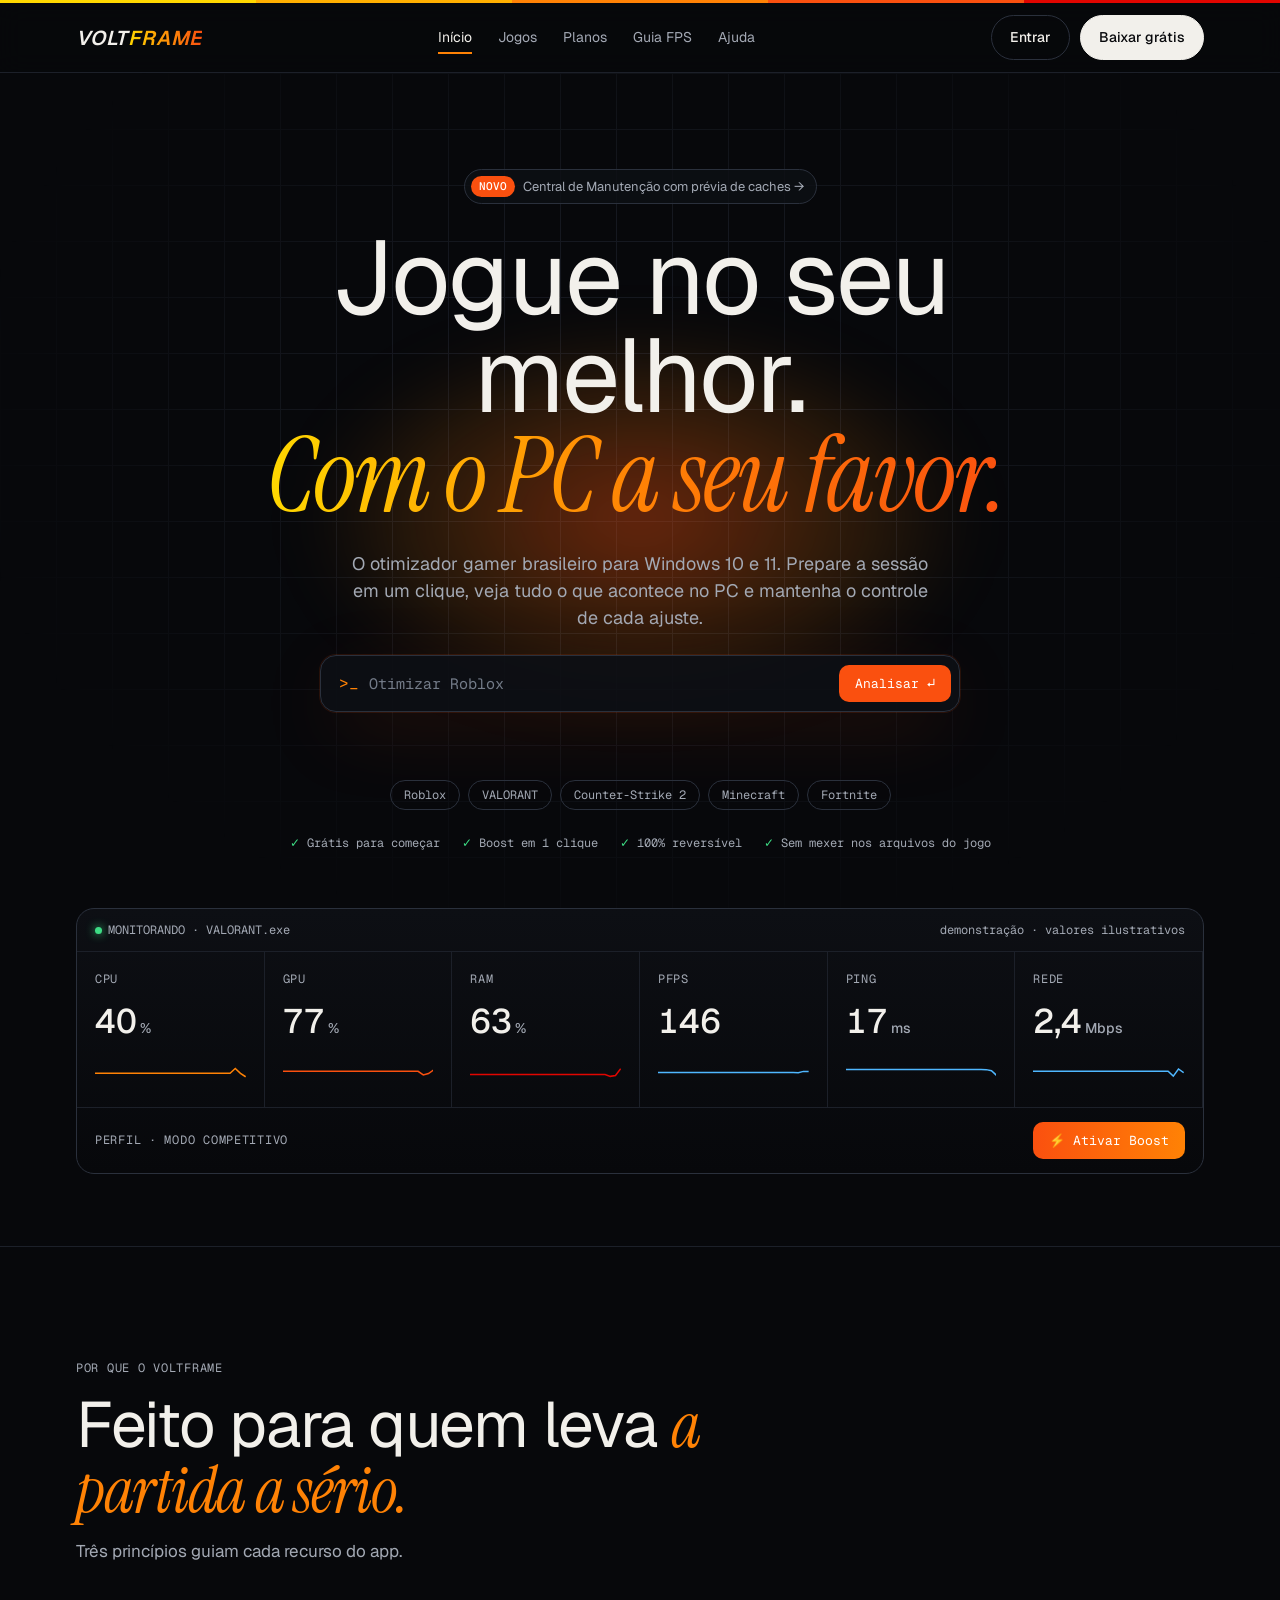
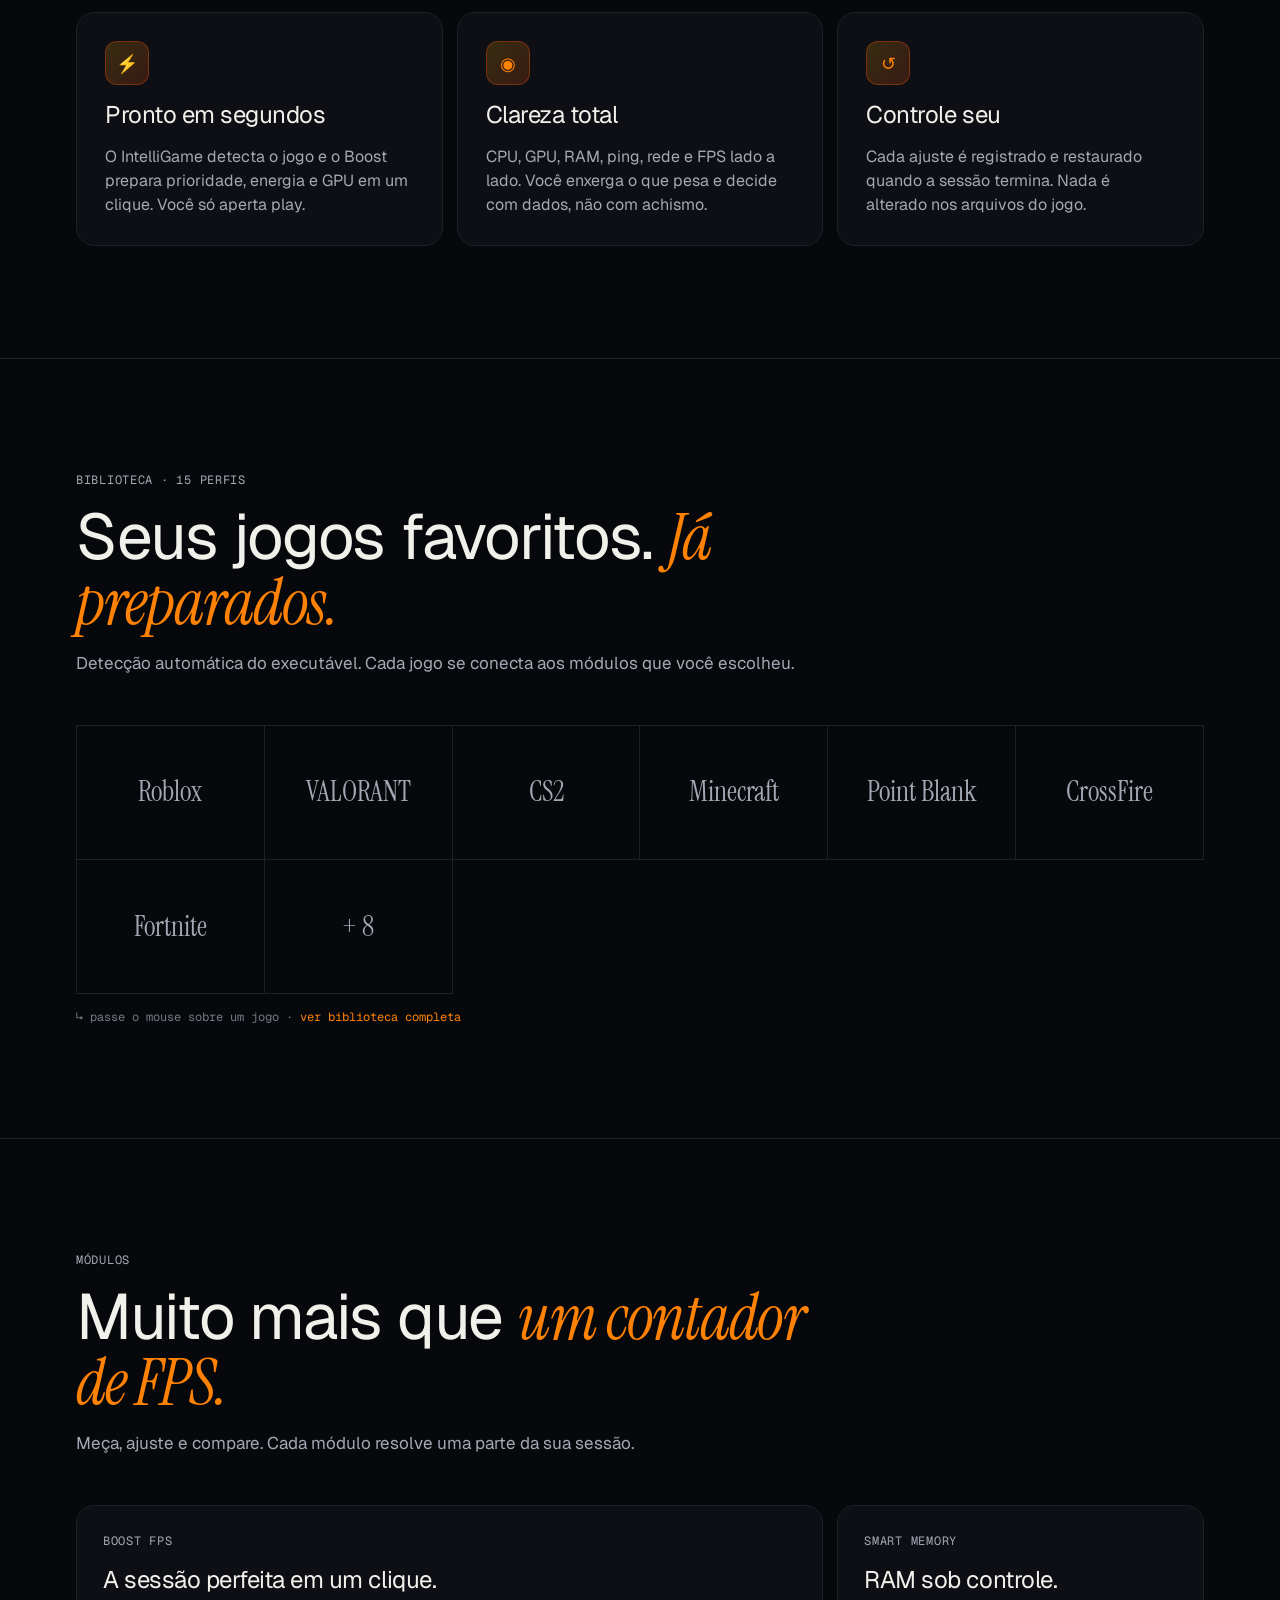
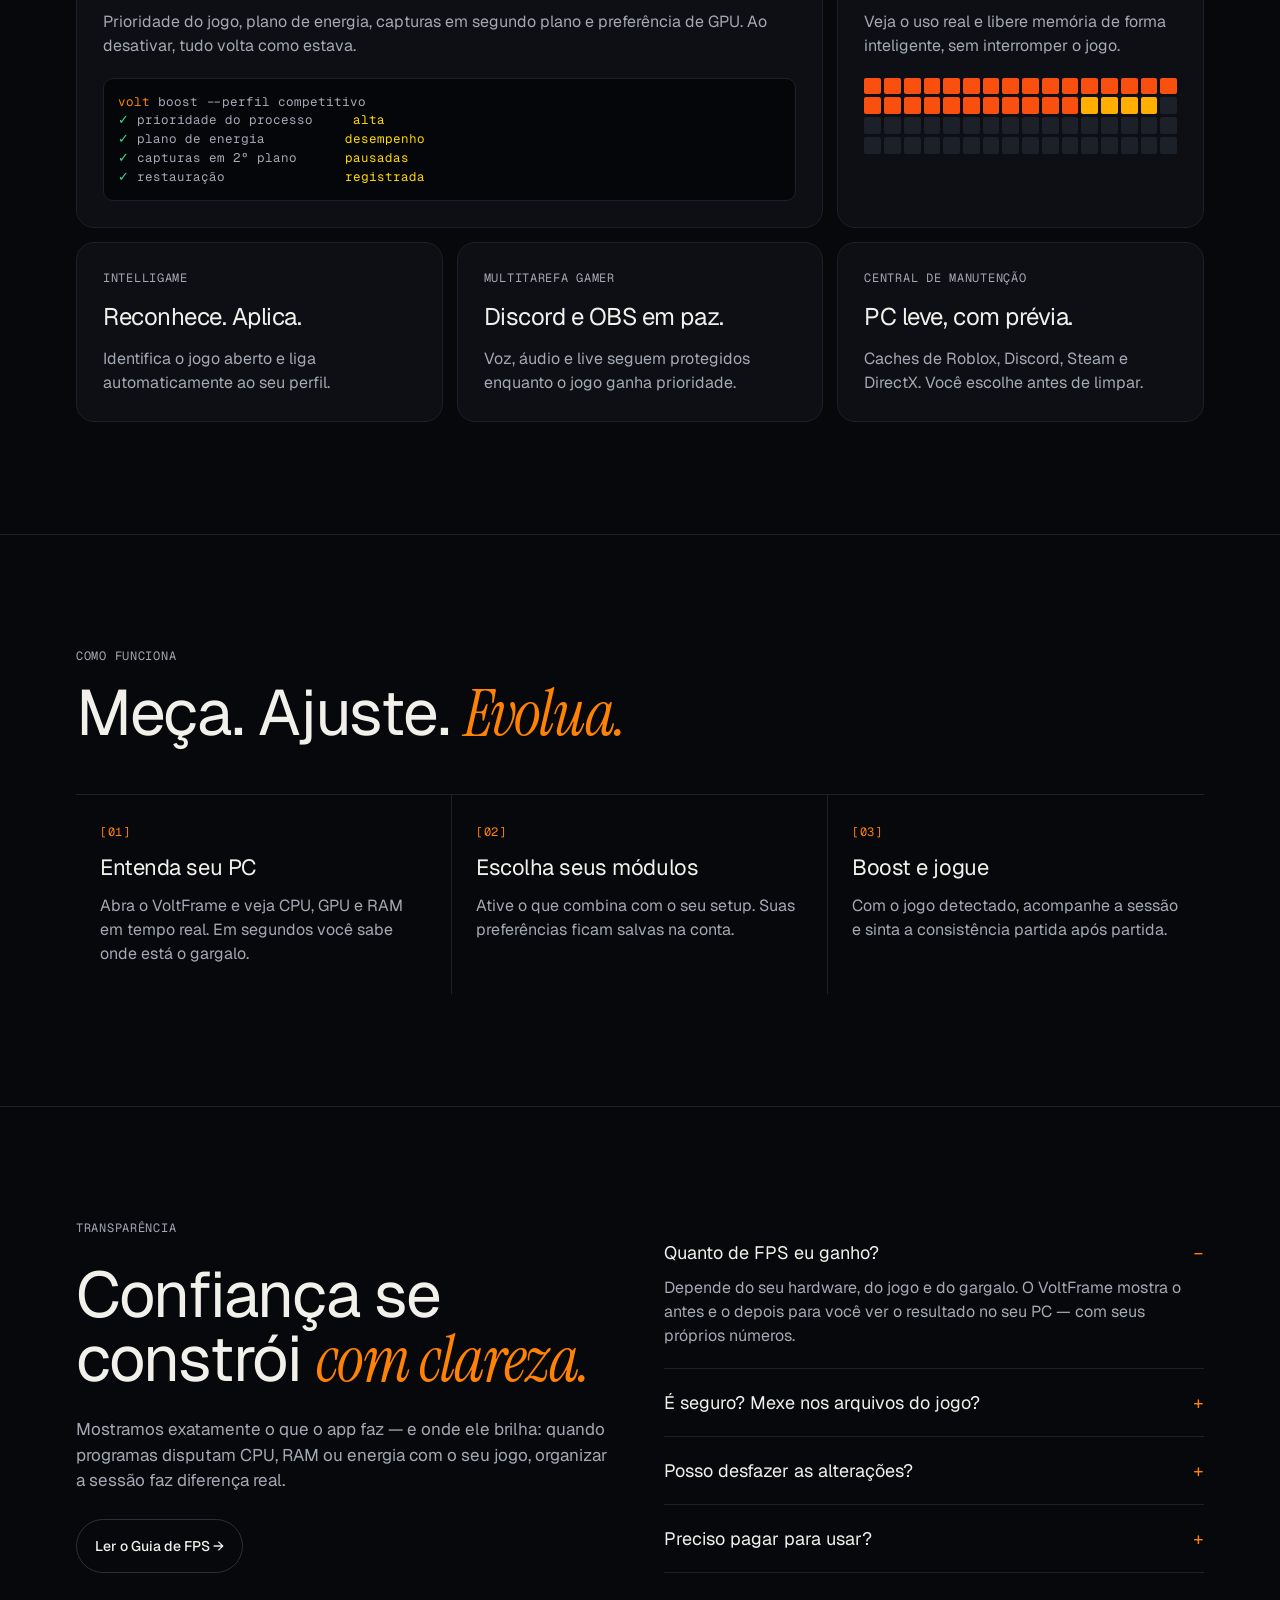
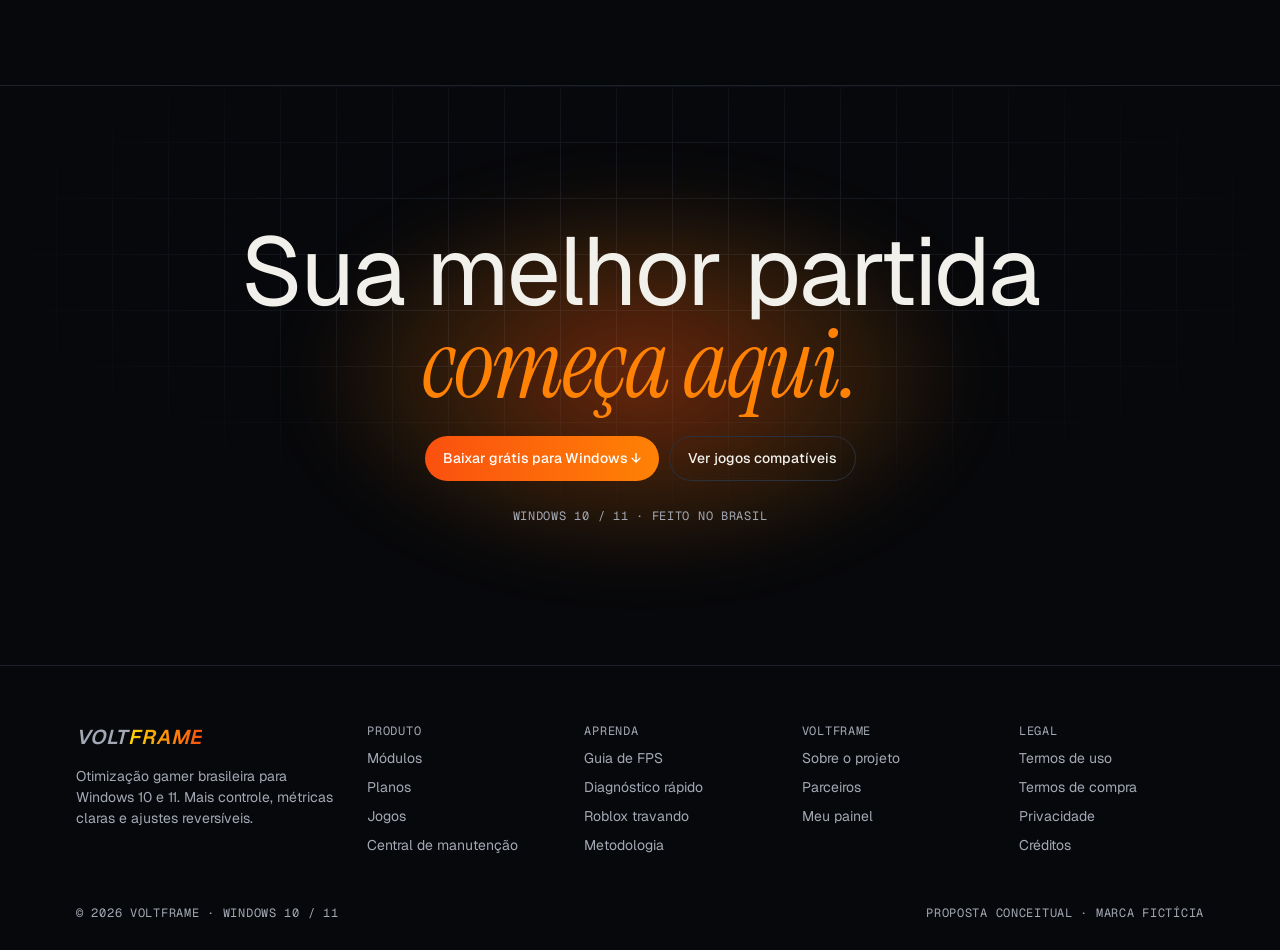
==== index.html @ 58e5ca70 "Proposta conceitual VoltFrame: home, jogos, planos e guia FPS Co-Authored-By: Claude Opus 5.5 <norep" ====
<!doctype html>
<html lang="pt-BR">
<head>
<meta charset="utf-8">
<meta name="viewport" content="width=device-width, initial-scale=1">
<title>VoltFrame</title>
<meta name="description" content="Boost em 1 clique, telemetria ao vivo e ajustes reversíveis para jogar no seu melhor no Windows 10 e 11.">

<link rel="preconnect" href="https://fonts.googleapis.com">
<link href="https://fonts.googleapis.com/css2?family=Instrument+Serif:ital@0;1&family=Geist:wght@400;500;600&family=Geist+Mono:wght@400;500&display=swap" rel="stylesheet">
<link rel="stylesheet" href="styles.css">
</head>
<body data-page="home">
<main>
<section class="hero">
  <div class="gridbg"></div><div class="glow"></div>
  <div class="wrap in">
    <a class="pill" href="#modulos"><b>NOVO</b> Central de Manutenção com prévia de caches →</a>
    <h1>Jogue no seu melhor.<br><em class="grad">Com o PC a seu favor.</em></h1>
    <p class="sub">O otimizador gamer brasileiro para Windows 10 e 11. Prepare a sessão em um clique, veja tudo o que acontece no PC e mantenha o controle de cada ajuste.</p>
    <form class="cmd" id="cmd">
      <span class="pr">&gt;_</span>
      <label for="q" class="sr">Qual jogo você quer otimizar?</label>
      <input id="q" autocomplete="off" placeholder="Qual jogo você quer otimizar?">
      <button type="submit">Analisar ↵</button>
    </form>
    <div class="out" id="out" aria-live="polite"></div>
    <div class="chips" id="chips"><button>Roblox</button><button>VALORANT</button><button>Counter-Strike 2</button><button>Minecraft</button><button>Fortnite</button></div>
    <div class="props"><span>Grátis para começar</span><span>Boost em 1 clique</span><span>100% reversível</span><span>Sem mexer nos arquivos do jogo</span></div>
  </div>

  <div class="wrap">
    <div class="tele" aria-label="Painel de demonstração (valores ilustrativos)">
      <div class="bar"><span><span class="dot"></span>MONITORANDO · <span id="game">VALORANT.exe</span></span><span>demonstração · valores ilustrativos</span></div>
      <div class="tgrid" id="tgrid"></div>
      <div class="tfoot"><span class="mono">Perfil · Modo competitivo</span><button class="boost" id="boost" aria-pressed="false">⚡ Ativar Boost</button></div>
    </div>
  </div>
</section>

<section class="blk"><div class="wrap">
  <div class="head"><span class="mono">Por que o VoltFrame</span><h2>Feito para quem leva <em>a partida a sério.</em></h2><p>Três princípios guiam cada recurso do app.</p></div>
  <div class="pillars">
    <div class="pillar"><div class="ic">⚡</div><h3>Pronto em segundos</h3><p>O IntelliGame detecta o jogo e o Boost prepara prioridade, energia e GPU em um clique. Você só aperta play.</p></div>
    <div class="pillar"><div class="ic">◉</div><h3>Clareza total</h3><p>CPU, GPU, RAM, ping, rede e FPS lado a lado. Você enxerga o que pesa e decide com dados, não com achismo.</p></div>
    <div class="pillar"><div class="ic">↺</div><h3>Controle seu</h3><p>Cada ajuste é registrado e restaurado quando a sessão termina. Nada é alterado nos arquivos do jogo.</p></div>
  </div>
</div></section>

<section class="blk" id="jogos"><div class="wrap">
  <div class="head"><span class="mono">Biblioteca · 15 perfis</span><h2>Seus jogos favoritos. <em>Já preparados.</em></h2><p>Detecção automática do executável. Cada jogo se conecta aos módulos que você escolheu.</p></div>
  <div class="lgrid" id="lgrid"></div>
  <div class="hint">↳ passe o mouse sobre um jogo · <a class="or" href="jogos.html">ver biblioteca completa</a></div>
</div></section>

<section class="blk" id="modulos"><div class="wrap">
  <div class="head"><span class="mono">Módulos</span><h2>Muito mais que <em>um contador de FPS.</em></h2><p>Meça, ajuste e compare. Cada módulo resolve uma parte da sua sessão.</p></div>
  <div class="bento">
    <div class="bx w4"><span class="mono">Boost FPS</span><h3>A sessão perfeita em um clique.</h3><p>Prioridade do jogo, plano de energia, capturas em segundo plano e preferência de GPU. Ao desativar, tudo volta como estava.</p>
<div class="term"><span class="k">volt</span> boost --perfil competitivo
<span class="g">✓</span> prioridade do processo     <span class="y">alta</span>
<span class="g">✓</span> plano de energia          <span class="y">desempenho</span>
<span class="g">✓</span> capturas em 2º plano      <span class="y">pausadas</span>
<span class="g">✓</span> restauração               <span class="y">registrada</span></div></div>
    <div class="bx w2"><span class="mono">Smart Memory</span><h3>RAM sob controle.</h3><p>Veja o uso real e libere memória de forma inteligente, sem interromper o jogo.</p><div class="ram" id="ramviz" aria-hidden="true"></div></div>
    <div class="bx w2"><span class="mono">IntelliGame</span><h3>Reconhece. Aplica.</h3><p>Identifica o jogo aberto e liga automaticamente ao seu perfil.</p></div>
    <div class="bx w2"><span class="mono">Multitarefa Gamer</span><h3>Discord e OBS em paz.</h3><p>Voz, áudio e live seguem protegidos enquanto o jogo ganha prioridade.</p></div>
    <div class="bx w2"><span class="mono">Central de Manutenção</span><h3>PC leve, com prévia.</h3><p>Caches de Roblox, Discord, Steam e DirectX. Você escolhe antes de limpar.</p></div>
  </div>
</div></section>

<section class="blk"><div class="wrap">
  <div class="head"><span class="mono">Como funciona</span><h2>Meça. Ajuste. <em>Evolua.</em></h2></div>
  <div class="steps">
    <div><span class="mono or">[01]</span><h3>Entenda seu PC</h3><p>Abra o VoltFrame e veja CPU, GPU e RAM em tempo real. Em segundos você sabe onde está o gargalo.</p></div>
    <div><span class="mono or">[02]</span><h3>Escolha seus módulos</h3><p>Ative o que combina com o seu setup. Suas preferências ficam salvas na conta.</p></div>
    <div><span class="mono or">[03]</span><h3>Boost e jogue</h3><p>Com o jogo detectado, acompanhe a sessão e sinta a consistência partida após partida.</p></div>
  </div>
</div></section>

<section class="blk" id="ajuda"><div class="wrap faq">
  <div class="head" style="margin:0"><span class="mono">Transparência</span><h2>Confiança se constrói <em>com clareza.</em></h2><p>Mostramos exatamente o que o app faz — e onde ele brilha: quando programas disputam CPU, RAM ou energia com o seu jogo, organizar a sessão faz diferença real.</p><a class="btn gh" href="guia-fps.html" style="justify-self:start">Ler o Guia de FPS →</a></div>
  <div>
    <details open><summary>Quanto de FPS eu ganho?</summary><p>Depende do seu hardware, do jogo e do gargalo. O VoltFrame mostra o antes e o depois para você ver o resultado no seu PC — com seus próprios números.</p></details>
    <details><summary>É seguro? Mexe nos arquivos do jogo?</summary><p>Os módulos trabalham externamente no Windows. Nenhuma DLL é injetada e nenhum arquivo do jogo é modificado.</p></details>
    <details><summary>Posso desfazer as alterações?</summary><p>Sim. Ajustes do Boost são registrados e restaurados automaticamente quando você desativa a sessão.</p></details>
    <details><summary>Preciso pagar para usar?</summary><p>Não. O plano FREE já inclui o essencial. Você libera mais módulos quando quiser.</p></details>
  </div>
</div></section>

<section class="cta">
  <div class="gridbg"></div><div class="glow" style="top:50%"></div>
  <div class="wrap in">
    <h2>Sua melhor partida<br><em>começa aqui.</em></h2>
    <div class="row" style="justify-content:center"><a class="btn fire" href="planos.html">Baixar grátis para Windows ↓</a><a class="btn gh" href="jogos.html">Ver jogos compatíveis</a></div>
    <span class="mono">Windows 10 / 11 · feito no Brasil</span>
  </div>
</section>
</main>
<script src="app.js"></script>
</body>
</html>
---- styles.css ----
:root{
  --bg:#07080B; --bg2:#0D0F14; --bg3:#12151B; --line:#1C2029; --line2:#2A303C;
  --tx:#F2F0EB; --mu:#A3A9B4; --mu2:#737B88;
  --y1:#FFD800; --y2:#FFAF00; --o1:#FF8205; --o2:#FA500F; --r1:#E10500; --ok:#3DDC84; --cy:#4FB7FF;
  --sans:"Geist",system-ui,sans-serif; --serif:"Instrument Serif",Georgia,serif; --mono:"Geist Mono",ui-monospace,monospace;
}
*{box-sizing:border-box}
html{scroll-behavior:smooth}
body{margin:0;background:var(--bg);color:var(--tx);font-family:var(--sans);line-height:1.5;overflow-x:hidden}
a{color:inherit;text-decoration:none}
p{margin:0}
img{max-width:100%;display:block}
h1,h2,h3,h4{margin:0;font-weight:400;letter-spacing:-.02em}
.wrap{max-width:1160px;margin:0 auto;padding:0 16px}
.mono{font-family:var(--mono);font-size:12px;letter-spacing:.06em;text-transform:uppercase;color:var(--mu)}
em.s,h1 em,h2 em{font-family:var(--serif);font-style:italic;font-weight:400}
.grad{background:linear-gradient(90deg,var(--y1),var(--o1),var(--o2));-webkit-background-clip:text;background-clip:text;color:transparent;padding-right:.08em}
.or{color:var(--o1)}
.btn{display:inline-flex;align-items:center;gap:8px;padding:11px 18px;border-radius:999px;font-size:14px;font-weight:500;border:1px solid var(--line2);transition:.2s;cursor:pointer;background:none;color:var(--tx);font-family:var(--sans)}
.btn.pri{background:var(--tx);color:var(--bg);border-color:var(--tx)}
.btn.pri:hover{background:var(--o1);border-color:var(--o1);color:#fff}
.btn.fire{background:linear-gradient(90deg,var(--o2),var(--o1));border:0;color:#fff}
.btn.fire:hover{filter:brightness(1.1)}
.btn.gh:hover{border-color:var(--mu)}
.row{display:flex;flex-wrap:wrap;gap:10px}

/* backdrop */
.gridbg{position:absolute;inset:0;background-image:linear-gradient(var(--line) 1px,transparent 1px),linear-gradient(90deg,var(--line) 1px,transparent 1px);background-size:56px 56px;mask-image:radial-gradient(ellipse 70% 60% at 50% 30%,#000 30%,transparent 75%);-webkit-mask-image:radial-gradient(ellipse 70% 60% at 50% 30%,#000 30%,transparent 75%);opacity:.7;pointer-events:none}
.glow{position:absolute;left:50%;top:38%;width:min(900px,120vw);height:520px;transform:translate(-50%,-50%);background:radial-gradient(closest-side,rgba(250,80,15,.42),rgba(255,130,5,.16) 45%,transparent 75%);filter:blur(30px);pointer-events:none;animation:pulse 6s ease-in-out infinite}
@keyframes pulse{50%{opacity:.7;transform:translate(-50%,-50%) scale(1.06)}}
@media (prefers-reduced-motion:reduce){.glow{animation:none}html{scroll-behavior:auto}}

/* header */
.stripe{display:grid;grid-template-columns:repeat(5,1fr);height:3px}
.stripe i:nth-child(1){background:var(--y1)}.stripe i:nth-child(2){background:var(--y2)}.stripe i:nth-child(3){background:var(--o1)}.stripe i:nth-child(4){background:var(--o2)}.stripe i:nth-child(5){background:var(--r1)}
header.top{position:sticky;top:0;z-index:20;backdrop-filter:blur(12px);-webkit-backdrop-filter:blur(12px);background:rgba(7,8,11,.75);border-bottom:1px solid var(--line)}
nav.main{display:flex;align-items:center;justify-content:space-between;gap:16px;padding:12px 0}
.brand img{height:34px;width:auto}
.links{display:flex;gap:26px;font-size:14px;color:var(--mu)}
.links a:hover,.links a[aria-current=page]{color:var(--tx)}
.links a[aria-current=page]{position:relative}
.links a[aria-current=page]::after{content:"";position:absolute;left:0;right:0;bottom:-6px;height:2px;background:var(--o1)}
.menu{display:none;background:none;border:1px solid var(--line2);color:var(--tx);border-radius:10px;padding:8px 12px;font-family:var(--mono);font-size:12px}
@media (max-width:860px){
  .links{display:none;position:absolute;left:0;right:0;top:100%;flex-direction:column;gap:0;background:var(--bg);border-bottom:1px solid var(--line);padding:8px 16px}
  .links.open{display:flex}
  .links a{padding:12px 0;border-bottom:1px solid var(--line)}
  .links a[aria-current=page]::after{display:none}
  .menu{display:block}
  .navcta .gh{display:none}
}

/* hero */
.hero{position:relative;padding:96px 0 72px;text-align:center;overflow:hidden}
.hero.sm{padding:80px 0 56px}
.hero .in{position:relative;display:grid;justify-items:center;gap:24px}
.pill{display:inline-flex;align-items:center;gap:8px;padding:6px 12px 6px 6px;border:1px solid var(--line2);border-radius:999px;background:rgba(13,15,20,.8);font-size:13px;color:var(--mu)}
.pill b{background:var(--o2);color:#fff;border-radius:999px;padding:2px 8px;font-weight:500;font-size:11px;font-family:var(--mono)}
.hero h1{font-size:clamp(44px,8.5vw,104px);line-height:.95;max-width:960px}
.hero.sm h1{font-size:clamp(40px,7vw,84px)}
.hero .sub{font-size:18px;color:var(--mu);max-width:600px}
.props{display:flex;flex-wrap:wrap;justify-content:center;gap:8px 22px;font-family:var(--mono);font-size:12px;color:var(--mu)}
.props span::before{content:"✓ ";color:var(--ok)}

/* command bar */
.cmd{width:min(640px,100%);border:1px solid var(--line2);background:rgba(13,15,20,.9);border-radius:16px;padding:8px;display:flex;align-items:center;gap:10px;box-shadow:0 0 0 1px rgba(250,80,15,.12),0 20px 80px -20px rgba(250,80,15,.35);text-align:left}
.sr{position:absolute;width:1px;height:1px;overflow:hidden;clip:rect(0 0 0 0)}
.cmd .pr{font-family:var(--mono);color:var(--o1);padding-left:10px}
.cmd input{flex:1;min-width:0;background:none;border:0;outline:0;color:var(--tx);font-family:var(--mono);font-size:15px;padding:10px 0}
.cmd input::placeholder{color:var(--mu2)}
.cmd button{background:var(--o2);color:#fff;border:0;border-radius:10px;padding:10px 16px;font-family:var(--mono);font-size:13px;cursor:pointer;white-space:nowrap}
.out{width:min(640px,100%);font-family:var(--mono);font-size:13px;color:var(--mu);text-align:left;min-height:20px}
.out span{color:var(--y1)}
.out a{color:var(--o1);text-decoration:underline}
.chips{display:flex;flex-wrap:wrap;gap:8px;justify-content:center}
.chips button,.fbtn{background:transparent;border:1px solid var(--line2);color:var(--mu);border-radius:999px;padding:6px 13px;font-family:var(--mono);font-size:12px;cursor:pointer}
.chips button:hover,.fbtn:hover{color:var(--tx);border-color:var(--o1)}
.fbtn[aria-pressed=true]{background:var(--tx);color:var(--bg);border-color:var(--tx)}

/* telemetry */
.tele{position:relative;margin-top:56px;border:1px solid var(--line2);border-radius:18px;background:linear-gradient(180deg,var(--bg2),var(--bg));overflow:hidden;text-align:left}
.tele .bar{display:flex;justify-content:space-between;gap:12px;padding:12px 18px;border-bottom:1px solid var(--line);font-family:var(--mono);font-size:12px;color:var(--mu);flex-wrap:wrap}
.dot{display:inline-block;width:7px;height:7px;border-radius:50%;background:var(--ok);margin-right:6px;box-shadow:0 0 10px var(--ok)}
.tgrid{display:grid;grid-template-columns:repeat(auto-fit,minmax(150px,1fr))}
.tgrid>div{padding:18px;border-right:1px solid var(--line);border-bottom:1px solid var(--line);display:grid;gap:8px;min-width:0}
.tgrid strong{font-size:34px;font-weight:500;font-variant-numeric:tabular-nums}
.tgrid small{font-size:14px;color:var(--mu)}
svg.spark{width:100%;height:34px;display:block}
.tfoot{display:flex;justify-content:space-between;align-items:center;gap:12px;padding:14px 18px;flex-wrap:wrap}
.boost{display:inline-flex;align-items:center;gap:10px;background:linear-gradient(90deg,var(--o2),var(--o1));color:#fff;border:0;border-radius:10px;padding:10px 16px;font-family:var(--mono);font-size:13px;cursor:pointer}
.boost[aria-pressed=true]{background:#14231a;color:var(--ok);box-shadow:inset 0 0 0 1px var(--ok)}

/* sections */
section.blk{padding:112px 0;border-top:1px solid var(--line)}
section.blk.tight{padding:80px 0}
.head{display:grid;gap:16px;max-width:760px;margin-bottom:48px}
.head h2{font-size:clamp(34px,5.5vw,64px);line-height:1}
.head h2 em{color:var(--o1)}
.head p{color:var(--mu);font-size:17px}
.head.c{margin-left:auto;margin-right:auto;text-align:center;justify-items:center}

/* pillars */
.pillars{display:grid;grid-template-columns:repeat(auto-fit,minmax(260px,1fr));gap:14px}
.pillar{background:var(--bg2);border:1px solid var(--line);border-radius:18px;padding:28px;display:grid;gap:12px;align-content:start}
.pillar .ic{width:44px;height:44px;border-radius:12px;display:grid;place-items:center;background:linear-gradient(135deg,rgba(255,175,0,.18),rgba(250,80,15,.18));border:1px solid rgba(250,80,15,.35);color:var(--o1);font-family:var(--mono);font-size:18px}
.pillar h3{font-size:24px}
.pillar p{color:var(--mu)}

/* game logo grid */
.lgrid{display:grid;grid-template-columns:repeat(auto-fit,minmax(170px,1fr));border-top:1px solid var(--line);border-left:1px solid var(--line)}
.lg{position:relative;aspect-ratio:1.4;border-right:1px solid var(--line);border-bottom:1px solid var(--line);display:grid;place-items:center;font-family:var(--serif);font-size:28px;color:var(--mu);outline:0;transition:color .2s,background .2s}
.lg:hover,.lg:focus-visible{color:var(--tx);background:var(--bg2)}
.lg .pop{position:absolute;left:50%;bottom:calc(100% - 18px);transform:translate(-50%,8px);width:260px;max-width:80vw;background:var(--bg3);border:1px solid var(--line2);border-radius:14px;padding:16px;font-family:var(--sans);font-size:14px;text-align:left;color:var(--tx);opacity:0;pointer-events:none;transition:.2s;z-index:3;box-shadow:0 20px 50px -10px #000}
.lg:hover .pop,.lg:focus-visible .pop{opacity:1;transform:translate(-50%,0)}
.pop .mono{display:block;margin-bottom:6px;color:var(--o1)}
.pop p{color:var(--mu);margin-top:6px}
.hint{margin-top:14px;font-family:var(--mono);font-size:12px;color:var(--mu2)}

/* bento */
.bento{display:grid;grid-template-columns:repeat(6,1fr);gap:14px}
.bx{grid-column:span 3;background:var(--bg2);border:1px solid var(--line);border-radius:18px;padding:26px;display:grid;gap:12px;align-content:start;min-width:0}
.bx.w4{grid-column:span 4}.bx.w2{grid-column:span 2}.bx.w6{grid-column:span 6}
.bx h3{font-size:24px}
.bx p{color:var(--mu)}
.bx:hover{border-color:var(--line2)}
@media (max-width:760px){.bx,.bx.w4,.bx.w2{grid-column:span 6}}
.term{font-family:var(--mono);font-size:12.5px;background:#05060A;border:1px solid var(--line);border-radius:10px;padding:14px;color:var(--mu);overflow-x:auto;white-space:pre;margin-top:8px}
.term .k{color:var(--o1)}.term .g{color:var(--ok)}.term .y{color:var(--y1)}
.ram{display:grid;grid-template-columns:repeat(16,1fr);gap:3px;margin-top:8px}
.ram i{aspect-ratio:1;border-radius:2px;background:var(--line)}
.ram i.u{background:var(--o2)}.ram i.c{background:var(--y2)}

/* steps */
.steps{display:grid;grid-template-columns:repeat(auto-fit,minmax(240px,1fr));border-top:1px solid var(--line)}
.steps>div{padding:28px 24px;display:grid;gap:10px;border-right:1px solid var(--line);align-content:start}
.steps>div:last-child{border-right:0}
.steps h3{font-size:22px}.steps p{color:var(--mu)}
@media (max-width:760px){.steps>div{border-right:0;border-bottom:1px solid var(--line);padding-left:0}}

/* faq */
.faq{display:grid;grid-template-columns:repeat(auto-fit,minmax(300px,1fr));gap:48px}
details{border-bottom:1px solid var(--line);padding:20px 0}
summary{cursor:pointer;list-style:none;display:flex;justify-content:space-between;gap:12px;font-size:18px}
summary::-webkit-details-marker{display:none}
summary::after{content:"+";font-family:var(--mono);color:var(--o1)}
details[open] summary::after{content:"−"}
details p{color:var(--mu);margin-top:10px}

/* plans */
.plans{display:grid;grid-template-columns:repeat(auto-fit,minmax(260px,1fr));gap:14px;align-items:stretch}
.plan{border:1px solid var(--line);border-radius:20px;padding:28px;display:grid;gap:16px;align-content:start;background:var(--bg2);position:relative}
.plan.pro{border-color:rgba(250,80,15,.6);box-shadow:0 0 70px -20px rgba(250,80,15,.55)}
.plan .tag{position:absolute;top:-11px;left:24px;background:var(--o2);color:#fff;font-family:var(--mono);font-size:11px;padding:3px 10px;border-radius:999px}
.price{font-size:48px;font-family:var(--serif);line-height:1}
.price small{font-family:var(--sans);font-size:14px;color:var(--mu)}
.plan ul{margin:0;padding:0;list-style:none;display:grid;gap:8px;color:var(--mu);font-size:14px}
.plan li::before{content:"✓  ";color:var(--ok);font-family:var(--mono)}
.plan .btn{justify-content:center}
.toggle{display:inline-flex;border:1px solid var(--line2);border-radius:999px;padding:4px}
.toggle button{background:none;border:0;color:var(--mu);padding:8px 16px;border-radius:999px;font-family:var(--mono);font-size:12px;cursor:pointer}
.toggle button[aria-pressed=true]{background:var(--tx);color:var(--bg)}
.tablewrap{overflow-x:auto;border:1px solid var(--line);border-radius:18px}
table.cmp{width:100%;border-collapse:collapse;min-width:620px;font-size:14px}
.cmp th,.cmp td{padding:16px 20px;border-bottom:1px solid var(--line);text-align:center}
.cmp th:first-child,.cmp td:first-child{text-align:left}
.cmp thead th{font-family:var(--mono);font-size:12px;text-transform:uppercase;color:var(--mu);font-weight:400;background:var(--bg2)}
.cmp thead th.hl{color:var(--o1)}
.cmp td.hl{background:rgba(250,80,15,.05)}
.cmp tr.grp td{font-family:var(--mono);font-size:11px;text-transform:uppercase;color:var(--mu2);background:var(--bg2);text-align:left}
.y{color:var(--ok)} .n{color:var(--mu2)}
.note{margin-top:16px;font-family:var(--mono);font-size:12px;color:var(--mu2)}

/* games page */
.gfilter{display:flex;flex-wrap:wrap;gap:8px;margin-bottom:24px;align-items:center}
.gfilter input{background:var(--bg2);border:1px solid var(--line2);border-radius:999px;color:var(--tx);padding:8px 14px;font-family:var(--mono);font-size:13px;min-width:0;flex:1 1 220px;max-width:320px}
.gcards{display:grid;grid-template-columns:repeat(auto-fill,minmax(270px,1fr));gap:14px}
.gc{background:var(--bg2);border:1px solid var(--line);border-radius:18px;overflow:hidden;display:grid;transition:.2s}
.gc:hover{border-color:var(--line2);transform:translateY(-2px)}
.gc .cover{aspect-ratio:16/8;display:grid;place-items:center;font-family:var(--serif);font-size:38px;position:relative;overflow:hidden}
.gc .cover::after{content:"";position:absolute;inset:0;background-image:linear-gradient(rgba(255,255,255,.06) 1px,transparent 1px),linear-gradient(90deg,rgba(255,255,255,.06) 1px,transparent 1px);background-size:22px 22px}
.gc .body{padding:20px;display:grid;gap:10px}
.gc h3{font-size:20px}
.gc p{color:var(--mu);font-size:14px}
.tags{display:flex;gap:6px;flex-wrap:wrap}
.tags span{font-family:var(--mono);font-size:11px;border:1px solid var(--line2);color:var(--mu);padding:3px 8px;border-radius:999px}
.badge{font-family:var(--mono);font-size:11px;color:var(--ok)}
.badge.star{color:var(--y1)}
.profiles{display:grid;grid-template-columns:repeat(3,1fr);gap:8px;margin-top:6px}
.profiles button{background:var(--bg);border:1px solid var(--line2);color:var(--mu);border-radius:12px;padding:16px 10px;font-family:var(--sans);font-size:14px;cursor:pointer;display:grid;gap:4px}
.profiles button small{font-family:var(--mono);font-size:10px;color:var(--mu2)}
.profiles button[aria-pressed=true]{border-color:var(--o1);color:var(--tx);background:rgba(250,80,15,.08)}
@media (max-width:520px){.profiles{grid-template-columns:1fr}}

/* guide page */
.layout{display:grid;grid-template-columns:220px 1fr;gap:56px}
@media (max-width:860px){.layout{grid-template-columns:1fr}.toc{display:none}}
.toc{position:sticky;top:90px;align-self:start;display:grid;gap:10px;font-size:14px;color:var(--mu)}
.toc a:hover{color:var(--tx)}
.prose{display:grid;gap:56px;min-width:0}
.prose section{display:grid;gap:16px;scroll-margin-top:90px}
.prose h2{font-size:clamp(28px,4vw,42px);line-height:1.05}
.prose h2 em{color:var(--o1)}
.prose p{color:var(--mu);font-size:17px;max-width:68ch}
.prose p strong{color:var(--tx);font-weight:500}
.bt{display:grid;grid-template-columns:repeat(auto-fit,minmax(200px,1fr));gap:12px}
.bt div{background:var(--bg2);border:1px solid var(--line);border-radius:14px;padding:18px;display:grid;gap:8px}
.bt b{font-family:var(--mono);font-size:12px;color:var(--o1);font-weight:400}
.bt p{font-size:14px}
.diag{background:var(--bg2);border:1px solid var(--line2);border-radius:20px;padding:24px;display:grid;gap:20px}
.sliders{display:grid;grid-template-columns:repeat(auto-fit,minmax(180px,1fr));gap:18px}
.sl{display:grid;gap:8px}
.sl label{display:flex;justify-content:space-between;font-family:var(--mono);font-size:12px;color:var(--mu)}
.sl output{color:var(--tx)}
input[type=range]{width:100%;accent-color:var(--o1)}
.verdict{border-radius:14px;padding:18px;background:#05060A;border:1px solid var(--line);display:grid;gap:8px}
.verdict h4{font-size:20px}
.verdict p{font-size:15px}
.guides{display:grid;grid-template-columns:repeat(auto-fit,minmax(240px,1fr));gap:14px}
.gd{background:var(--bg2);border:1px solid var(--line);border-radius:18px;padding:24px;display:grid;gap:10px;align-content:start;transition:.2s}
.gd:hover{border-color:var(--o1)}
.gd h3{font-size:20px}.gd p{color:var(--mu);font-size:14px}
.gd .go{font-family:var(--mono);font-size:12px;color:var(--o1)}

/* cta + footer */
.cta{position:relative;padding:140px 0;text-align:center;overflow:hidden;border-top:1px solid var(--line)}
.cta .in{position:relative;display:grid;justify-items:center;gap:26px}
.cta h2{font-size:clamp(44px,8vw,96px);line-height:.95}
.cta h2 em{color:var(--o1)}
footer.foot{padding:56px 0 28px;border-top:1px solid var(--line)}
.fgrid{display:grid;grid-template-columns:1.4fr repeat(4,1fr);gap:32px;font-size:14px}
@media (max-width:860px){.fgrid{grid-template-columns:repeat(2,1fr)}.fgrid>div:first-child{grid-column:span 2}}
.fgrid div{display:grid;gap:8px;align-content:start;color:var(--mu)}
.fgrid a:hover{color:var(--tx)}
.fgrid img{height:40px;width:auto;margin-bottom:6px}
.legal{margin-top:48px;display:flex;justify-content:space-between;flex-wrap:wrap;gap:12px}
.wm{font-family:var(--sans);font-weight:600;font-size:20px;letter-spacing:.04em;font-style:italic}
.wm b{font-weight:600;background:linear-gradient(90deg,var(--y1),var(--o2));-webkit-background-clip:text;background-clip:text;color:transparent}
.fgrid .wm{margin-bottom:6px}
:root{color-scheme:dark}
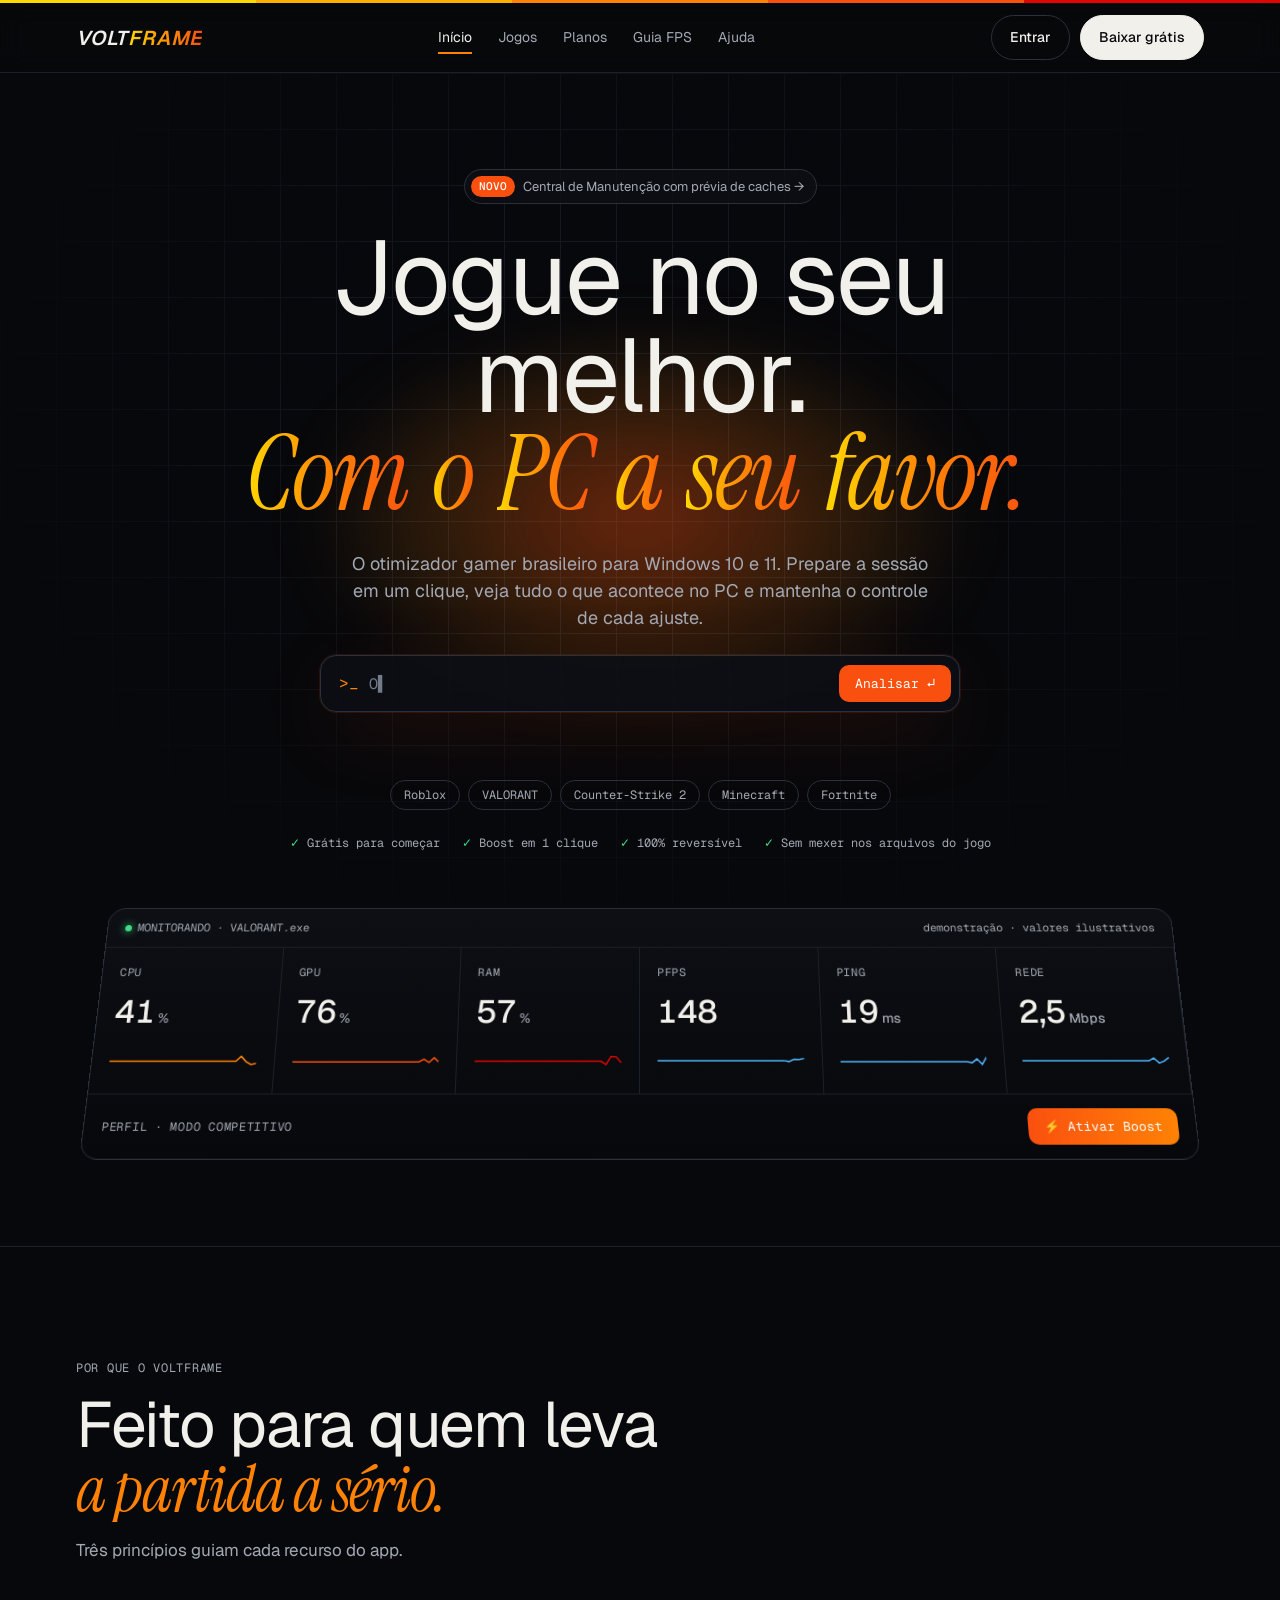
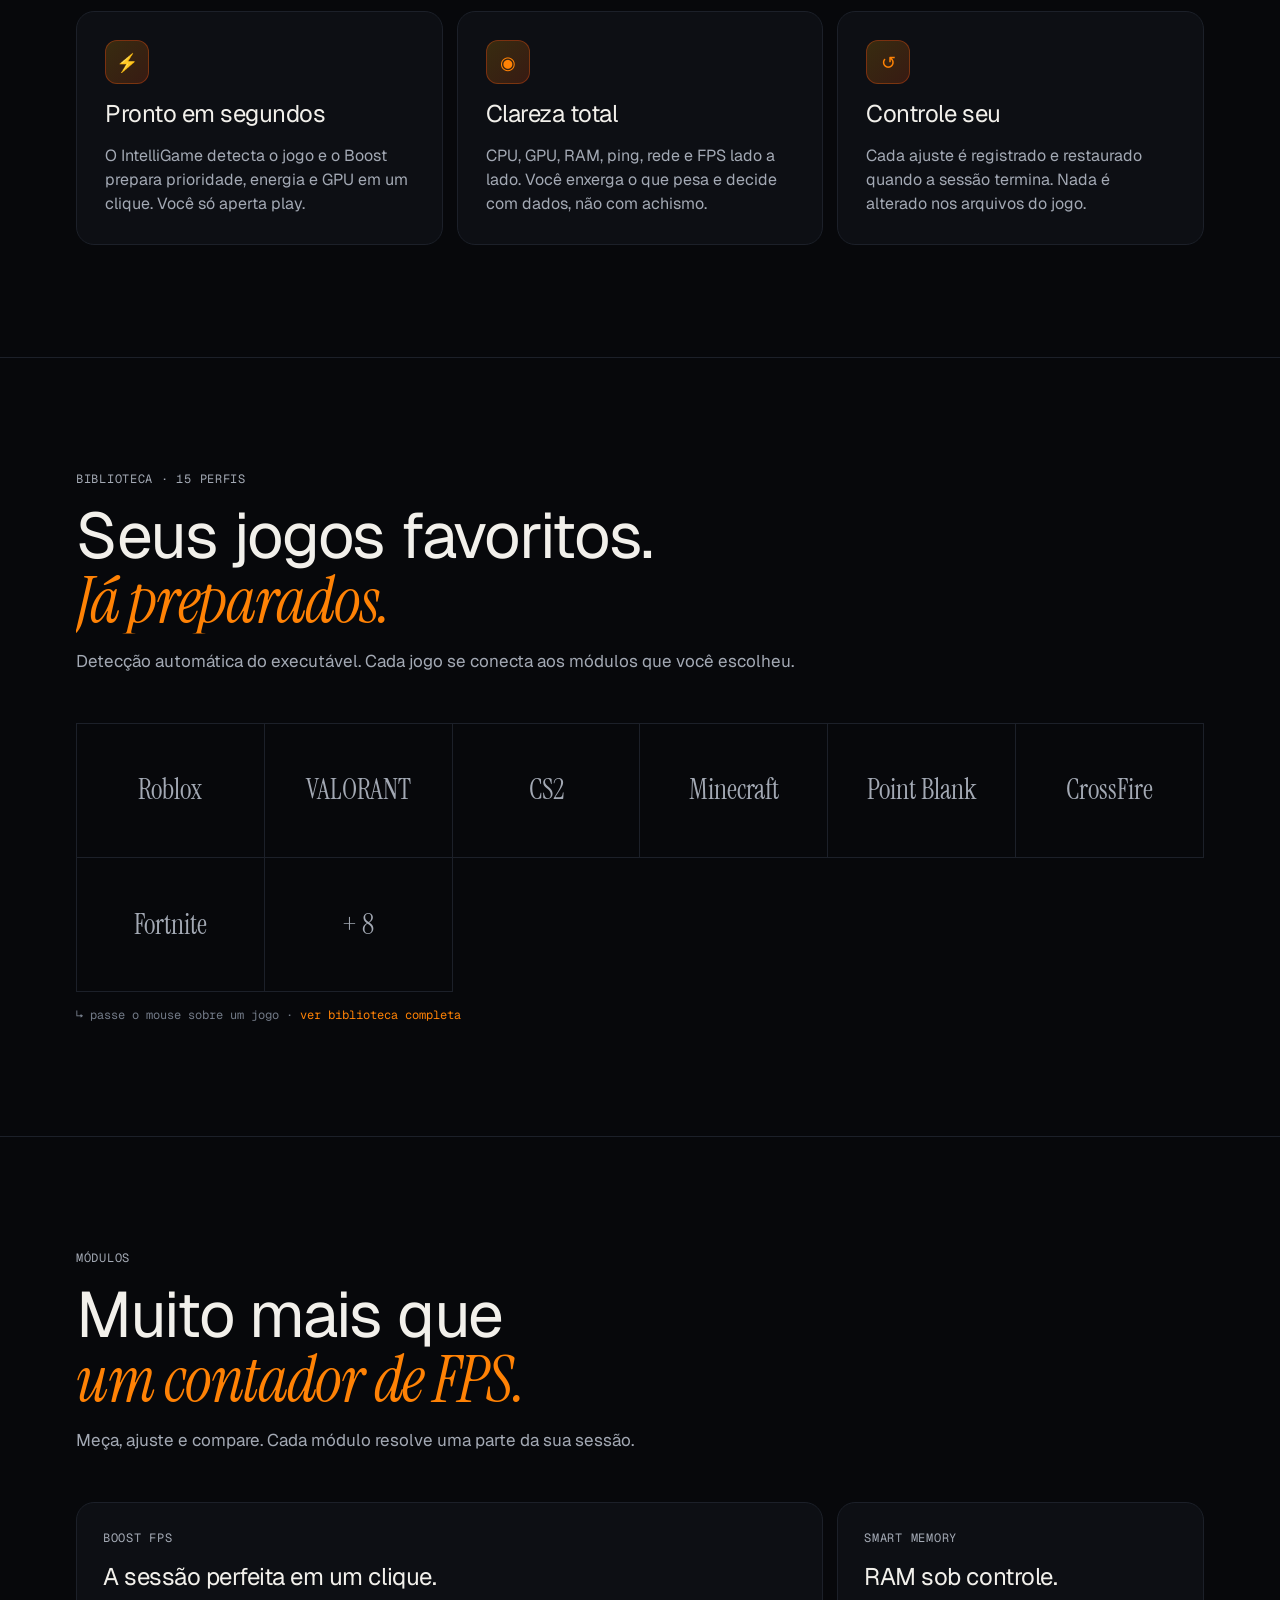
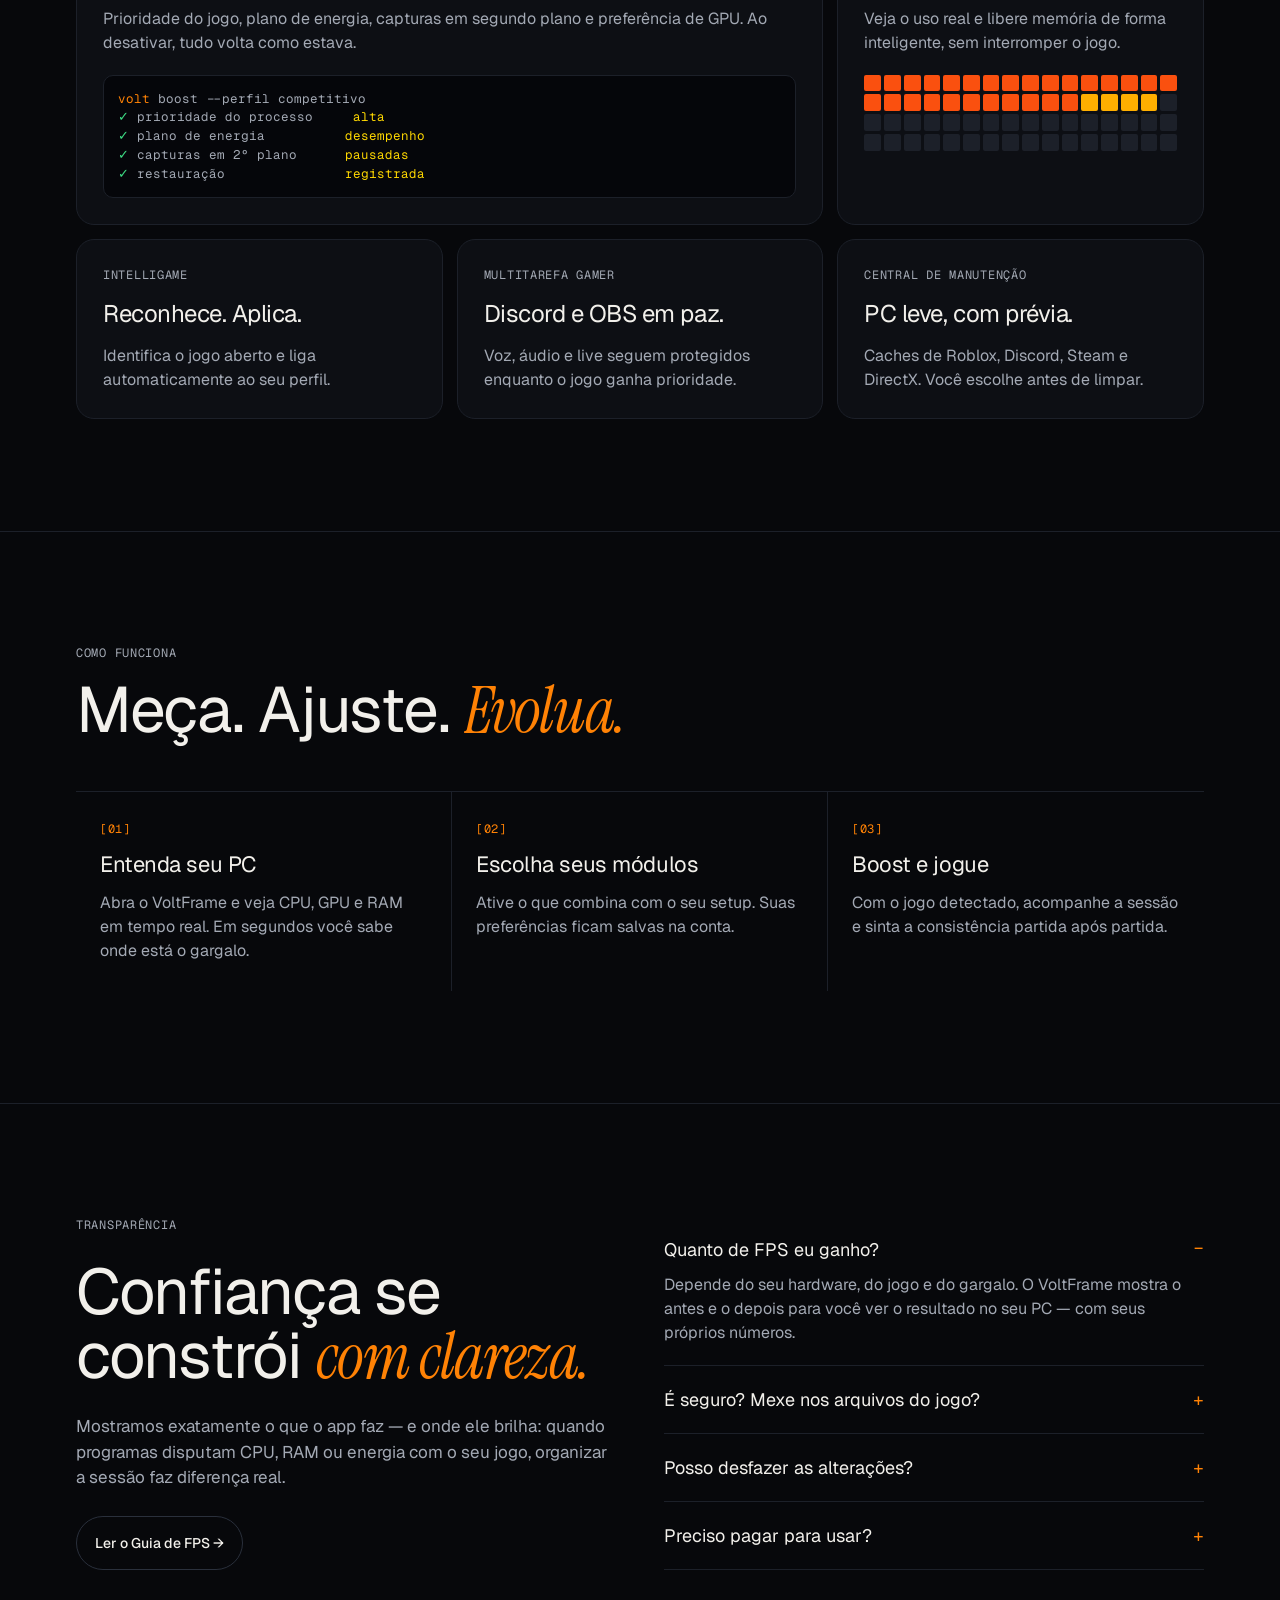
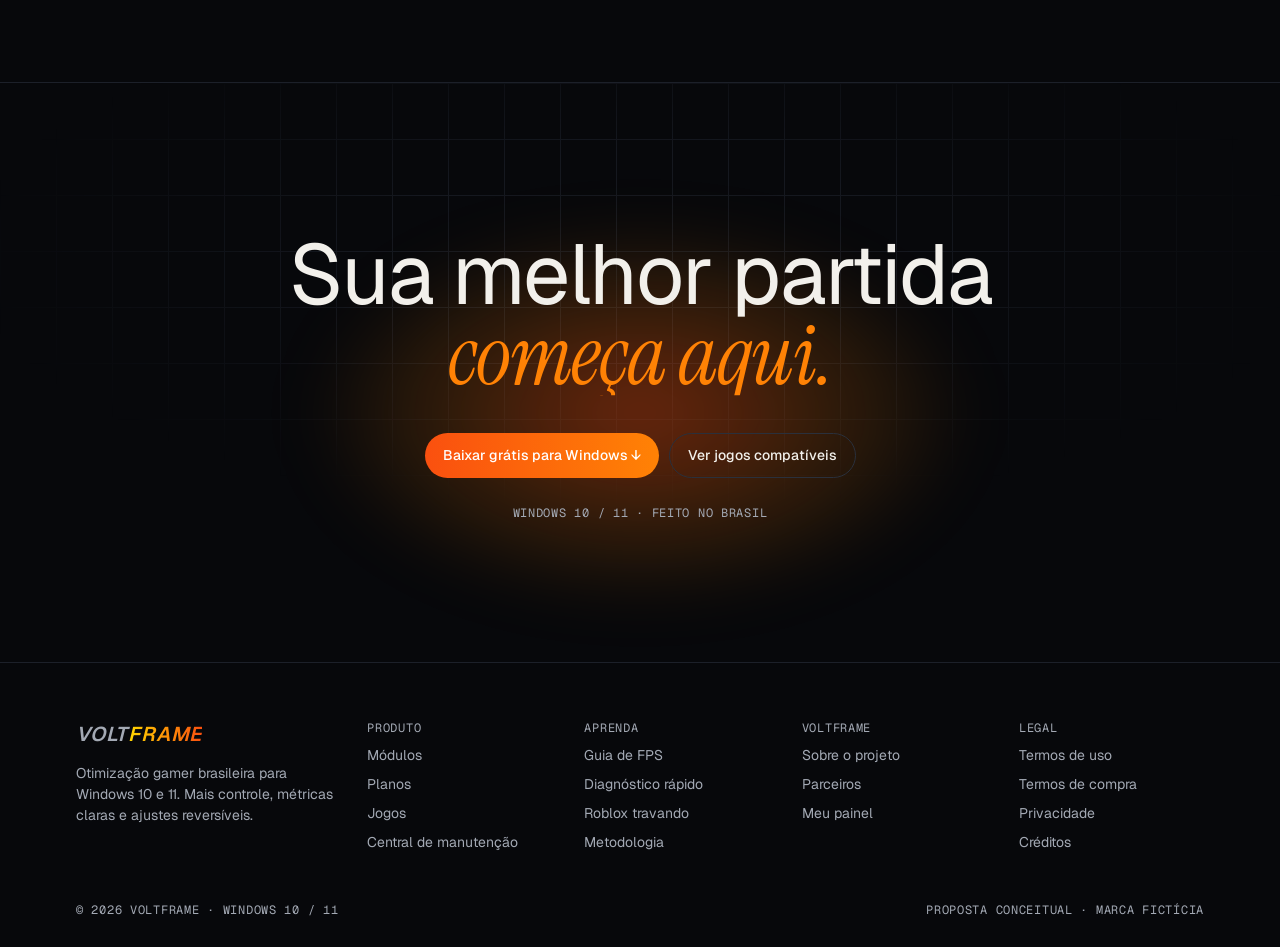
==== commit daa1fdea: "Adiciona camada de motion: transições de página, reveals no scroll, parallax e hovers Co-Authored-By" ====
--- a/index.html
+++ b/index.html
@@ -9,6 +9,7 @@
 <link rel="preconnect" href="https://fonts.googleapis.com">
 <link href="https://fonts.googleapis.com/css2?family=Instrument+Serif:ital@0;1&family=Geist:wght@400;500;600&family=Geist+Mono:wght@400;500&display=swap" rel="stylesheet">
 <link rel="stylesheet" href="styles.css">
+<link rel="stylesheet" href="motion.css">
 </head>
 <body data-page="home">
 <main>
@@ -98,5 +99,6 @@
 </section>
 </main>
 <script src="app.js"></script>
+<script src="motion.js"></script>
 </body>
 </html>
--- a/motion.css
+++ b/motion.css
@@ -0,0 +1,112 @@
+/* Motion layer: page transitions, scroll reveals, hover in/out, scroll-linked effects. */
+@view-transition{navigation:auto}
+::view-transition-old(root){animation:vt-out .28s cubic-bezier(.4,0,1,1) both}
+::view-transition-new(root){animation:vt-in .45s cubic-bezier(.16,1,.3,1) both}
+@keyframes vt-out{to{opacity:0;transform:translateY(-8px);filter:blur(4px)}}
+@keyframes vt-in{from{opacity:0;transform:translateY(12px);filter:blur(6px)}}
+
+:root{--ease-out:cubic-bezier(.16,1,.3,1);--ease-io:cubic-bezier(.65,0,.35,1)}
+
+/* scroll progress */
+.sprog{position:fixed;top:0;left:0;right:0;height:2px;z-index:50;transform-origin:0 50%;transform:scaleX(var(--p,0));background:linear-gradient(90deg,var(--y1),var(--o1),var(--o2),var(--r1));pointer-events:none}
+
+/* header: condense + hide on scroll down */
+header.top{transition:transform .45s var(--ease-out),background .3s,border-color .3s}
+header.top nav.main{transition:padding .35s var(--ease-out)}
+.scrolled header.top{background:rgba(7,8,11,.88)}
+.scrolled header.top nav.main{padding:8px 0}
+.hide-nav header.top{transform:translateY(-110%)}
+
+/* hero intro: words rise in */
+.w{display:inline-block;overflow:hidden;vertical-align:top;padding-bottom:.08em;margin-bottom:-.08em}
+.w>span{display:inline-block;transform:translateY(105%);animation:rise .9s var(--ease-out) forwards;animation-delay:calc(var(--i)*55ms + 120ms)}
+.w>span.grad{padding-right:.08em}
+@keyframes rise{to{transform:none}}
+.intro{opacity:0;transform:translateY(14px);animation:fadeup .8s var(--ease-out) forwards;animation-delay:calc(var(--d,0)*1ms)}
+@keyframes fadeup{to{opacity:1;transform:none}}
+
+/* hero parallax */
+.hero .glow,.cta .glow{translate:0 var(--py,0px)}
+.hero .gridbg{translate:0 calc(var(--py,0px)*-.4)}
+.hero .in{opacity:var(--ho,1);translate:0 calc(var(--py,0px)*-.25)}
+
+/* scroll reveal — only applied to elements that start below the fold */
+/* uses an animation on `translate` so it never fights hover transitions on `transform` */
+.rv.pre{opacity:0}
+.rv.show{animation:reveal .9s var(--ease-out) both;animation-delay:calc(var(--s,0)*70ms)}
+@keyframes reveal{from{opacity:0;translate:0 32px;filter:blur(6px)}}
+
+/* section headings: accent word sweeps in */
+.head h2 em,.prose h2 em,.cta h2 em{display:inline-block;transition:clip-path 1.1s var(--ease-io) .15s;clip-path:inset(0 0 0 0)}
+.rv.pre .head h2 em,.head.rv.pre h2 em,.prose section.rv.pre h2 em{clip-path:inset(0 100% 0 0)}
+
+/* telemetry tilts up into place */
+.tele{transform:perspective(1400px) rotateX(var(--tx,0deg)) scale(var(--ts,1));transform-origin:50% 0;transition:box-shadow .5s}
+.tele:hover{box-shadow:0 30px 120px -40px rgba(250,80,15,.45)}
+
+/* cta headline scales with scroll */
+.cta h2{transform:scale(var(--cs,1));transition:transform .1s linear}
+
+/* steps: line fills as you scroll */
+.steps{position:relative}
+.steps::before{content:"";position:absolute;left:0;top:-1px;height:2px;width:100%;transform-origin:0 50%;transform:scaleX(var(--sp,0));background:linear-gradient(90deg,var(--y1),var(--o2))}
+
+/* ---------- hovers: smooth in AND out ---------- */
+.pillar,.bx,.gc,.gd,.plan{position:relative;isolation:isolate;transition:transform .5s var(--ease-out),border-color .4s,box-shadow .5s var(--ease-out)}
+.pillar::after,.bx::after,.gc::after,.gd::after,.plan::after{content:"";position:absolute;inset:0;border-radius:inherit;pointer-events:none;z-index:-1;opacity:0;transition:opacity .5s;background:radial-gradient(420px circle at var(--mx,50%) var(--my,50%),rgba(250,80,15,.14),transparent 45%)}
+.pillar:hover,.bx:hover,.gd:hover,.plan:hover{transform:translateY(-4px);border-color:var(--line2);box-shadow:0 24px 60px -30px rgba(0,0,0,.9)}
+.gc:hover{transform:translateY(-6px)}
+.pillar:hover::after,.bx:hover::after,.gc:hover::after,.gd:hover::after,.plan:hover::after{opacity:1}
+.plan.pro:hover{box-shadow:0 0 90px -16px rgba(250,80,15,.7)}
+
+.pillar .ic{transition:transform .6s var(--ease-out),background .4s}
+.pillar:hover .ic{transform:rotate(-8deg) scale(1.1)}
+
+.gc .cover span{transition:transform .7s var(--ease-out),letter-spacing .7s var(--ease-out)}
+.gc:hover .cover span{transform:scale(1.08);letter-spacing:.01em}
+.gc .cover::after{transition:background-position 1.2s var(--ease-out)}
+.gc:hover .cover::after{background-position:11px 11px}
+
+.gd .go{display:inline-block;transition:transform .4s var(--ease-out)}
+.gd:hover .go{transform:translateX(6px)}
+
+.lg{transition:color .35s,background .35s}
+.lg .pop{transition:opacity .3s var(--ease-out),transform .45s var(--ease-out)}
+
+/* buttons: magnetic + shine */
+.btn{position:relative;overflow:hidden;translate:var(--bx,0) var(--by,0);transition:translate .35s var(--ease-out),background .3s,border-color .3s,color .3s,box-shadow .4s}
+.btn::before{content:"";position:absolute;inset:0;background:linear-gradient(110deg,transparent 30%,rgba(255,255,255,.35) 50%,transparent 70%);transform:translateX(-120%);transition:transform .7s var(--ease-out);pointer-events:none}
+.btn:hover::before{transform:translateX(120%)}
+.btn.fire:hover{box-shadow:0 10px 40px -10px rgba(250,80,15,.8)}
+
+.links a{transition:color .25s}
+.links a:not([aria-current])::after{content:"";position:absolute;left:0;right:0;bottom:-6px;height:2px;background:var(--o1);transform:scaleX(0);transform-origin:right;transition:transform .4s var(--ease-out)}
+.links a{position:relative}
+.links a:hover::after{transform:scaleX(1);transform-origin:left}
+
+details{transition:border-color .3s}
+details:hover{border-color:var(--line2)}
+details p{animation:none}
+details[open] p{animation:fadeup .5s var(--ease-out)}
+summary::after{transition:transform .35s var(--ease-out)}
+details[open] summary::after{transform:rotate(180deg)}
+
+.chips button,.fbtn,.profiles button,.toggle button{transition:background .25s,color .25s,border-color .25s,transform .3s var(--ease-out)}
+.chips button:active,.fbtn:active,.profiles button:active{transform:scale(.95)}
+
+/* game cards re-enter when filtering */
+.gc.enter{animation:cardin .55s var(--ease-out) both;animation-delay:calc(var(--s,0)*45ms)}
+@keyframes cardin{from{opacity:0;transform:translateY(16px) scale(.97)}}
+
+.verdict h4{transition:color .4s}
+.verdict.pulse{animation:vpulse .5s var(--ease-out)}
+@keyframes vpulse{from{transform:scale(.985);opacity:.6}}
+
+@media (prefers-reduced-motion:reduce){
+  *,*::before,*::after{animation-duration:.01ms!important;animation-delay:0s!important;transition-duration:.01ms!important;transition-delay:0s!important}
+  .w>span,.intro{transform:none;opacity:1}
+  .rv.pre{opacity:1;transform:none;filter:none}
+  .hero .glow,.hero .gridbg,.hero .in{translate:none}
+  .tele,.cta h2{transform:none}
+  @view-transition{navigation:none}
+}
